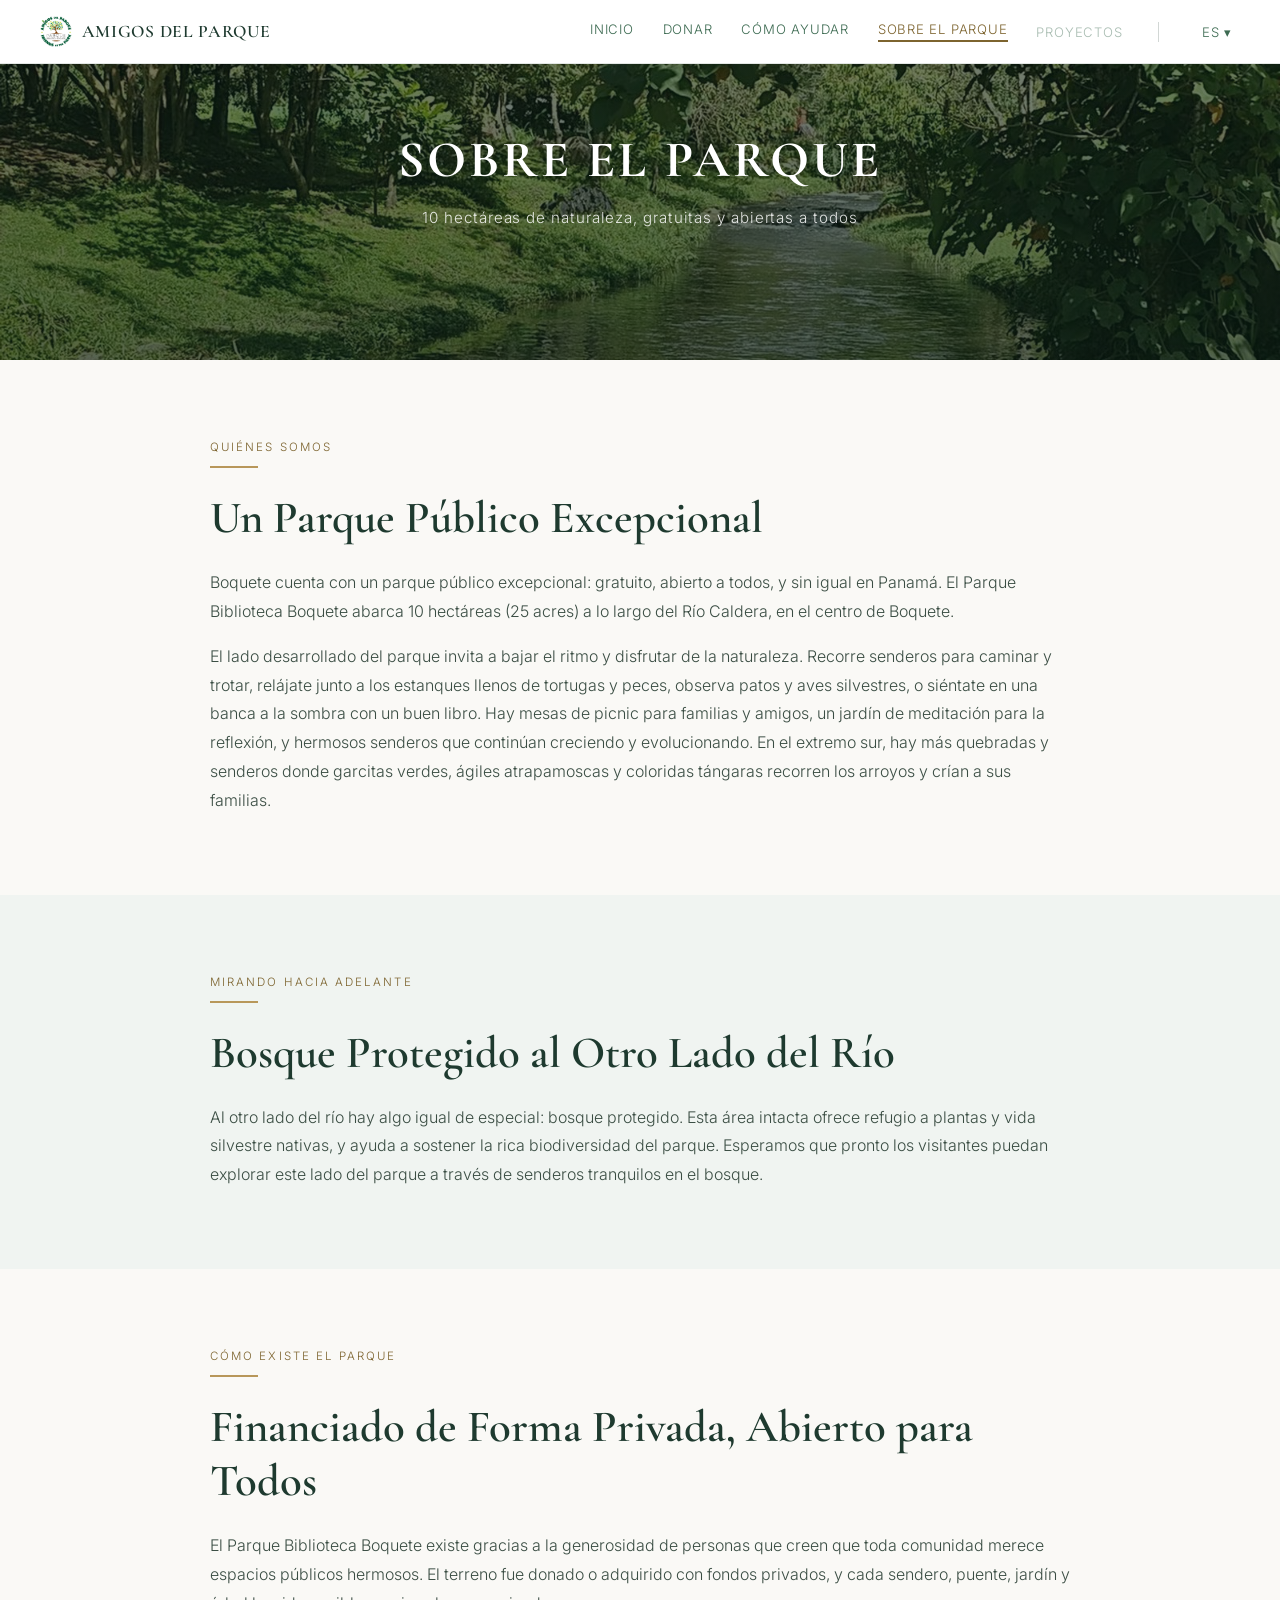
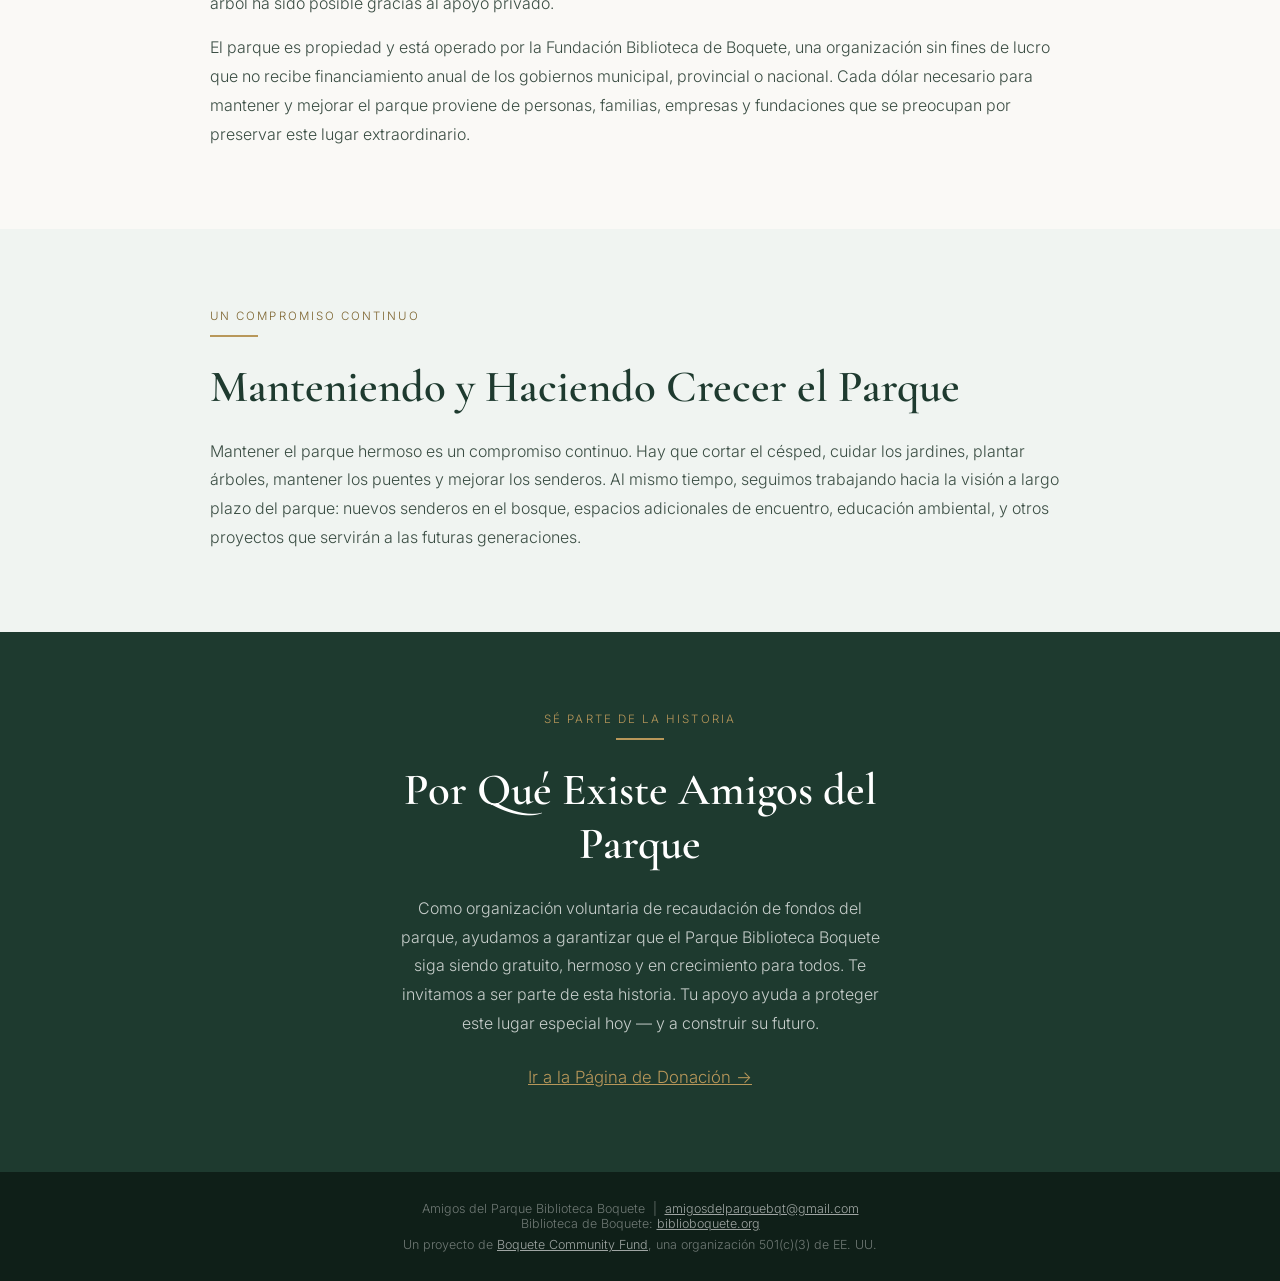
==== about-es.html @ 1f007cac "Create about-es.html" ====
<!DOCTYPE html>
<html lang="es">
<head>
  <meta charset="UTF-8" />
  <meta name="viewport" content="width=device-width, initial-scale=1.0" />
  <title>Sobre el Parque | Amigos del Parque Biblioteca Boquete</title>
  <meta name="description" content="El Parque Biblioteca Boquete es un parque público gratuito de 10 hectáreas a lo largo del Río Caldera, financiado de forma privada y mantenido por Amigos del Parque." />
  <link href="https://fonts.googleapis.com/css2?family=Cormorant+Garamond:wght@400;600;700&family=Inter:wght@300;400;500&display=swap" rel="stylesheet" />
  <link rel="stylesheet" href="styles.css" />
</head>
<body>

  <!-- NAV -->
  <nav>
    <a class="nav-logo" href="index-es.html"><img src="images/logo.png" alt="" />AMIGOS DEL PARQUE</a>
    <ul class="nav-links">
      <li><a href="index-es.html">Inicio</a></li>
      <li><a href="donate-es.html">Donar</a></li>
      <li><a href="howtohelp-es.html">Cómo Ayudar</a></li>
      <li><a href="about-es.html" class="active">Sobre el Parque</a></li>
      <li><span class="nav-placeholder">Proyectos</span></li>
      <li class="nav-divider"></li>
      <li class="lang-switcher"><details>
        <summary>ES</summary>
        <ul class="lang-menu">
          <li><a href="about-es.html" class="lang-current">ES</a></li>
          <li><a href="about.html">EN</a></li>
        </ul>
      </details></li>
    </ul>
  </nav>

  <!-- PAGE HEADER -->
  <section class="page-header">
    <div class="page-header-content">
      <h1>Sobre el Parque</h1>
      <p>10 hectáreas de naturaleza, gratuitas y abiertas a todos</p>
    </div>
  </section>

  <!-- OVERVIEW -->
  <section>
    <div class="container">
      <div class="section-label">Quiénes Somos</div>
      <div class="divider"></div>
      <h2>Un Parque Público Excepcional</h2>
      <p>Boquete cuenta con un parque público excepcional: gratuito, abierto a todos, y sin igual en Panamá. El Parque Biblioteca Boquete abarca 10 hectáreas (25 acres) a lo largo del Río Caldera, en el centro de Boquete.</p>
      <p>El lado desarrollado del parque invita a bajar el ritmo y disfrutar de la naturaleza. Recorre senderos para caminar y trotar, relájate junto a los estanques llenos de tortugas y peces, observa patos y aves silvestres, o siéntate en una banca a la sombra con un buen libro. Hay mesas de picnic para familias y amigos, un jardín de meditación para la reflexión, y hermosos senderos que continúan creciendo y evolucionando. En el extremo sur, hay más quebradas y senderos donde garcitas verdes, ágiles atrapamoscas y coloridas tángaras recorren los arroyos y crían a sus familias.</p>
    </div>
  </section>

  <!-- ACROSS THE RIVER -->
  <section class="section-alt">
    <div class="container">
      <div class="section-label">Mirando Hacia Adelante</div>
      <div class="divider"></div>
      <h2>Bosque Protegido al Otro Lado del Río</h2>
      <p>Al otro lado del río hay algo igual de especial: bosque protegido. Esta área intacta ofrece refugio a plantas y vida silvestre nativas, y ayuda a sostener la rica biodiversidad del parque. Esperamos que pronto los visitantes puedan explorar este lado del parque a través de senderos tranquilos en el bosque.</p>
    </div>
  </section>

  <!-- OWNERSHIP & FUNDING -->
  <section>
    <div class="container">
      <div class="section-label">Cómo Existe el Parque</div>
      <div class="divider"></div>
      <h2>Financiado de Forma Privada, Abierto para Todos</h2>
      <p>El Parque Biblioteca Boquete existe gracias a la generosidad de personas que creen que toda comunidad merece espacios públicos hermosos. El terreno fue donado o adquirido con fondos privados, y cada sendero, puente, jardín y árbol ha sido posible gracias al apoyo privado.</p>
      <p>El parque es propiedad y está operado por la Fundación Biblioteca de Boquete, una organización sin fines de lucro que no recibe financiamiento anual de los gobiernos municipal, provincial o nacional. Cada dólar necesario para mantener y mejorar el parque proviene de personas, familias, empresas y fundaciones que se preocupan por preservar este lugar extraordinario.</p>
    </div>
  </section>

  <!-- ONGOING COMMITMENT -->
  <section class="section-alt">
    <div class="container">
      <div class="section-label">Un Compromiso Continuo</div>
      <div class="divider"></div>
      <h2>Manteniendo y Haciendo Crecer el Parque</h2>
      <p>Mantener el parque hermoso es un compromiso continuo. Hay que cortar el césped, cuidar los jardines, plantar árboles, mantener los puentes y mejorar los senderos. Al mismo tiempo, seguimos trabajando hacia la visión a largo plazo del parque: nuevos senderos en el bosque, espacios adicionales de encuentro, educación ambiental, y otros proyectos que servirán a las futuras generaciones.</p>
    </div>
  </section>

  <!-- CTA -->
  <section class="cta-band">
    <div class="cta-inner">
      <div class="section-label" style="color:var(--gold)">Sé Parte de la Historia</div>
      <div class="divider" style="margin:0.75rem auto 1.5rem"></div>
      <h2>Por Qué Existe Amigos del Parque</h2>
      <p style="margin-top:1rem">Como organización voluntaria de recaudación de fondos del parque, ayudamos a garantizar que el Parque Biblioteca Boquete siga siendo gratuito, hermoso y en crecimiento para todos. Te invitamos a ser parte de esta historia. Tu apoyo ayuda a proteger este lugar especial hoy — y a construir su futuro.</p>
      <p style="margin-top:1.5rem">
        <a href="donate-es.html" class="email">Ir a la Página de Donación →</a>
      </p>
    </div>
  </section>

  <!-- FOOTER -->
  <footer>
    Amigos del Parque Biblioteca Boquete &nbsp;|&nbsp; <a href="mailto:amigosdelparquebqt@gmail.com">amigosdelparquebqt@gmail.com</a><br>
    Biblioteca de Boquete: <a href="https://www.biblioboquete.org/" target="_blank" rel="noopener noreferrer">biblioboquete.org</a>
    <div class="sponsor-line">Un proyecto de <a href="https://boquetecommunityfund.github.io" target="_blank" rel="noopener noreferrer">Boquete Community Fund</a>, una organización 501(c)(3) de EE. UU.</div>
  </footer>

  <script src="nav-scroll.js"></script>
</body>
</html>
---- styles.css ----
*, *::before, *::after { box-sizing: border-box; margin: 0; padding: 0; }

:root {
  --forest:   #1e3a2f;
  --moss:     #3d6b52;
  --mist:     #f0f4f1;
  --stone:    #6b7b72;
  --cream:    #faf9f6;
  --gold:     #b8975a;
  --gold-text: #7d642f;
  --white:    #ffffff;
}

html { scroll-behavior: smooth; }

body {
  font-family: 'Inter', sans-serif;
  font-weight: 300;
  color: var(--forest);
  background: var(--cream);
}

/* ── NAV ── */
nav {
  position: fixed; top: 0; left: 0; right: 0; z-index: 100;
  display: flex; align-items: center; justify-content: space-between;
  padding: 0 2.5rem;
  height: 64px;
  background: #ffffff;
  border-bottom: 1px solid rgba(30, 58, 47, 0.12);
}
.nav-logo {
  display: flex; align-items: center; gap: 0.6rem;
  font-family: 'Cormorant Garamond', serif;
  font-size: 1.1rem; font-weight: 600;
  color: var(--forest); letter-spacing: 0.04em;
  text-decoration: none;
  white-space: nowrap;
}
.nav-logo img { height: 32px; width: 32px; object-fit: contain; }
.nav-links { display: flex; align-items: center; gap: 1.8rem; list-style: none; flex-wrap: wrap; justify-content: flex-end; }
.nav-links li { display: flex; align-items: center; }
.nav-links a {
  position: relative;
  color: var(--moss);
  text-decoration: none; font-size: 0.82rem;
  letter-spacing: 0.06em; text-transform: uppercase;
  padding-bottom: 0.35rem;
  transition: color 0.2s;
}
.nav-links a::after {
  content: ''; position: absolute; left: 0; right: 0; bottom: 0;
  height: 2px; background: var(--gold-text);
  transform: scaleX(0); transform-origin: left;
  transition: transform 0.2s;
}
.nav-links a:hover { color: var(--gold-text); }
.nav-links a:hover::after, .nav-links a.active::after { transform: scaleX(1); }
.nav-links a.active { color: var(--gold-text); }
.nav-divider { width: 1px; height: 20px; background: rgba(30, 58, 47, 0.2); margin: 0 0.4rem; }
.nav-placeholder {
  color: rgba(61, 107, 82, 0.45);
  font-size: 0.82rem; letter-spacing: 0.06em; text-transform: uppercase;
  cursor: default; user-select: none;
}

/* ── LANGUAGE SWITCHER ── */
.lang-switcher { position: relative; }
.lang-switcher summary {
  list-style: none; cursor: pointer;
  color: var(--moss);
  font-size: 0.82rem; letter-spacing: 0.06em; text-transform: uppercase;
  padding: 0.3rem 0.5rem;
}
.lang-switcher summary::-webkit-details-marker { display: none; }
.lang-switcher summary::after { content: ' \25BE'; }
.lang-switcher[open] summary { color: var(--gold-text); }
.lang-menu {
  list-style: none; position: absolute; top: 100%; right: 0; margin-top: 0.5rem;
  background: var(--white); min-width: 90px;
  box-shadow: 0 6px 16px rgba(0,0,0,0.15); z-index: 200;
}
.lang-menu li + li { border-top: 1px solid rgba(30,58,47,0.08); }
.lang-menu a {
  display: block; padding: 0.6rem 1rem;
  color: var(--forest); text-decoration: none;
  font-size: 0.8rem; text-transform: uppercase; letter-spacing: 0.06em;
}
.lang-menu a.lang-current { background: var(--mist); color: var(--forest); }
.lang-menu a:not(.lang-current):hover { background: var(--mist); color: var(--forest); }

/* ── HERO (home page, full height) ── */
.hero {
  position: relative; height: 58vh; min-height: 400px;
  display: flex; align-items: center; justify-content: center;
  text-align: center;
  background: url('images/hero-pond.jpg') center/cover no-repeat;
}
.hero::after {
  content: ''; position: absolute; inset: 0;
  background: linear-gradient(to bottom, rgba(10,30,20,0.45) 0%, rgba(10,30,20,0.62) 100%);
}
.hero-content { position: relative; z-index: 1; padding: 0 1.5rem; }
.hero-content h1 {
  font-family: 'Cormorant Garamond', serif;
  font-size: clamp(2.4rem, 6vw, 4.6rem);
  font-weight: 700; color: var(--white);
  letter-spacing: 0.06em; line-height: 1.15;
  text-transform: uppercase;
}
.hero-content .subtitle {
  margin-top: 0.6rem;
  font-family: 'Cormorant Garamond', serif;
  font-size: clamp(1.1rem, 2.5vw, 1.5rem);
  color: rgba(255,255,255,0.9);
  letter-spacing: 0.04em;
}
.hero-content p.tagline {
  margin-top: 1.2rem;
  font-size: clamp(0.9rem, 1.8vw, 1.05rem);
  color: rgba(255,255,255,0.88);
  letter-spacing: 0.1em; text-transform: uppercase;
  font-weight: 300;
}
.hero-cta {
  display: inline-block; margin-top: 2.2rem;
  padding: 0.75rem 2rem;
  border: 1px solid var(--gold); color: var(--gold);
  text-decoration: none; font-size: 0.8rem;
  letter-spacing: 0.12em; text-transform: uppercase;
  transition: background 0.2s, color 0.2s;
}
.hero-cta:hover { background: var(--gold); color: var(--forest); }

.scroll-cue {
  position: absolute; bottom: 1.8rem; left: 50%; transform: translateX(-50%);
  color: rgba(255,255,255,0.75); font-size: 1.6rem; z-index: 1;
  animation: scrollBounce 2s ease-in-out infinite;
  text-decoration: none;
}
@keyframes scrollBounce {
  0%, 100% { transform: translateX(-50%) translateY(0); }
  50% { transform: translateX(-50%) translateY(8px); }
}

/* ── PAGE HEADER (sub-pages, shorter banner) ── */
.page-header {
  position: relative; height: 40vh; min-height: 260px;
  display: flex; align-items: center; justify-content: center;
  text-align: center;
  background: url('images/page-header-park.jpg') center/cover no-repeat;
}
.page-header::after {
  content: ''; position: absolute; inset: 0;
  background: linear-gradient(to bottom, rgba(10,30,20,0.55) 0%, rgba(10,30,20,0.68) 100%);
}
.page-header-content { position: relative; z-index: 1; padding: 0 1.5rem; }
.page-header h1 {
  font-family: 'Cormorant Garamond', serif;
  font-size: clamp(2rem, 5vw, 3.2rem);
  font-weight: 700; color: var(--white);
  letter-spacing: 0.06em; text-transform: uppercase;
}
.page-header p {
  margin-top: 0.8rem;
  color: rgba(255,255,255,0.85);
  font-size: 0.95rem; letter-spacing: 0.06em;
}

/* ── SECTIONS ── */
section { padding: 5rem 1.5rem; }
.container { max-width: 860px; margin: 0 auto; }
.container.wide { max-width: 1040px; }

/* ── LOGO ── */
.logo-section { padding: 4rem 1.5rem 3rem; text-align: center; scroll-margin-top: 64px; }
.logo-section img { width: 220px; height: 220px; object-fit: contain; }

/* ── MISSION SPLIT (text + photo side by side) ── */
.mission-split {
  padding: 0;
  display: grid;
  grid-template-columns: 1fr 1fr;
  align-items: stretch;
}
.mission-text { padding: 4rem 3rem; }
.mission-photo { min-height: 480px; }
.mission-photo img { width: 100%; height: 100%; object-fit: cover; display: block; }
@media (max-width: 800px) {
  .mission-split { grid-template-columns: 1fr; }
  .mission-photo { min-height: 320px; }
  .mission-text { padding: 3rem 1.5rem; }
}

.section-label {
  font-size: 0.72rem; letter-spacing: 0.18em;
  text-transform: uppercase; color: var(--gold-text);
  margin-bottom: 0.75rem;
}
h2 {
  font-family: 'Cormorant Garamond', serif;
  font-size: clamp(1.8rem, 4vw, 2.8rem);
  font-weight: 600; line-height: 1.2;
  color: var(--forest); margin-bottom: 1.4rem;
}
h3 {
  font-family: 'Cormorant Garamond', serif;
  font-size: clamp(1.25rem, 2.5vw, 1.6rem);
  font-weight: 600; color: var(--forest);
  margin-bottom: 0.6rem;
}
p { line-height: 1.8; color: #3a4d43; font-size: 1rem; }
p + p { margin-top: 1rem; }
a { color: var(--moss); }
.divider {
  width: 48px; height: 2px;
  background: var(--gold); margin-bottom: 1.5rem;
}

/* ── CARD GRID (ways we help / ways to give) ── */
.card-grid {
  display: grid;
  grid-template-columns: repeat(auto-fit, minmax(230px, 1fr));
  gap: 1.6rem; margin-top: 1.5rem;
}
.card {
  padding: 1.6rem 1.6rem 1.8rem;
  background: var(--mist);
  border-top: 2px solid var(--gold);
}
.card h3 { margin-bottom: 0.5rem; }
.card p { font-size: 0.92rem; }

/* ── TIERED GIVING GRID ── */
.give-grid {
  display: grid;
  grid-template-columns: repeat(auto-fit, minmax(260px, 1fr));
  gap: 1.6rem; margin-top: 1.5rem;
}
.give-card {
  padding: 1.6rem;
  background: var(--white);
  border: 1px solid rgba(30,58,47,0.08);
  border-radius: 2px;
}
.give-card .amount {
  font-family: 'Cormorant Garamond', serif;
  font-size: 1.4rem; font-weight: 600;
  color: var(--gold-text); margin-bottom: 0.4rem;
}
.give-card p { font-size: 0.9rem; }

/* ── DONATE METHODS ── */
.method-row {
  display: flex; flex-wrap: wrap; gap: 1rem;
  margin-top: 1.5rem;
}
.method-btn {
  flex: 1; min-width: 180px;
  text-align: center;
  padding: 1.1rem 1rem;
  background: var(--forest); color: var(--white);
  text-decoration: none;
  font-size: 0.82rem; letter-spacing: 0.1em; text-transform: uppercase;
  transition: background 0.2s;
}
.method-btn:hover { background: var(--moss); }
.method-btn.gold { background: var(--gold); color: var(--forest); }
.method-btn.gold:hover { background: #a3844c; }

.bank-box {
  margin-top: 1.5rem;
  padding: 1.4rem 1.6rem;
  background: var(--mist); border-left: 3px solid var(--gold);
  font-size: 0.92rem; color: var(--forest);
}
.bank-box .label { color: var(--stone); font-size: 0.78rem; letter-spacing: 0.06em; text-transform: uppercase; }

.note-box {
  margin-top: 1.2rem;
  padding: 1rem 1.3rem;
  background: rgba(184,151,90,0.1); border-left: 3px solid var(--gold);
  font-size: 0.88rem; color: #4a4030;
}

.ein-badge {
  display: inline-block; margin-top: 1.4rem;
  padding: 0.5rem 1rem;
  background: var(--mist); border-left: 3px solid var(--gold);
  font-size: 0.85rem; color: var(--stone);
}
.ein-badge strong { color: var(--forest); }

/* alt background sections */
.section-alt { background: var(--mist); }

/* ── CONTACT / CTA BAND ── */
.cta-band { background: var(--forest); text-align: center; }
.cta-band h2 { color: var(--white); }
.cta-band p { color: rgba(255,255,255,0.75); }
.cta-band a.email { color: var(--gold); font-size: 1.05rem; }
.cta-inner { max-width: 500px; margin: 0 auto; }

/* ── FOOTER ── */
footer {
  background: #0f1f18; text-align: center;
  padding: 1.8rem 1.5rem; font-size: 0.78rem;
  color: rgba(255,255,255,0.4);
}
footer a { color: rgba(255,255,255,0.6); }
footer .sponsor-line { margin-top: 0.4rem; }

@media (max-width: 620px) {
  nav { flex-direction: column; height: auto; padding: 0.8rem 1.2rem; gap: 0.6rem; }
  .nav-links { gap: 1rem; justify-content: center; }
}
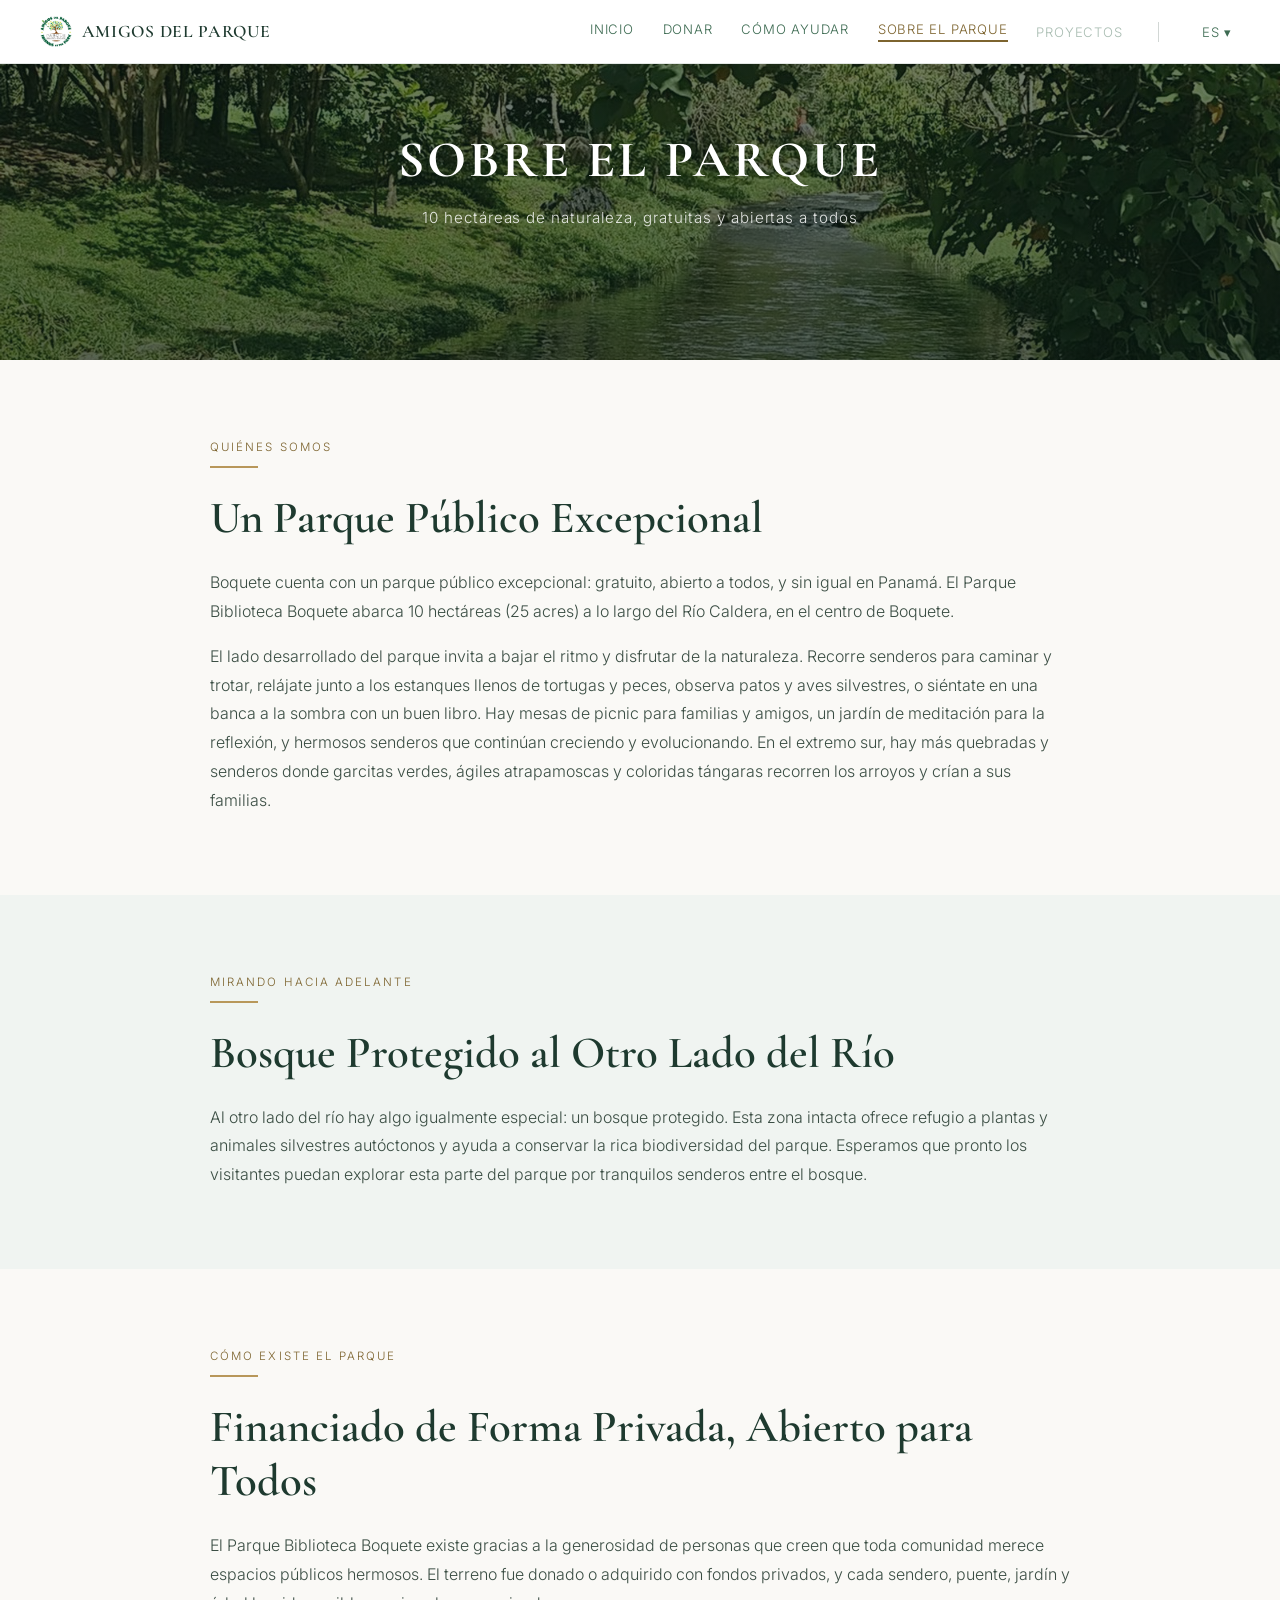
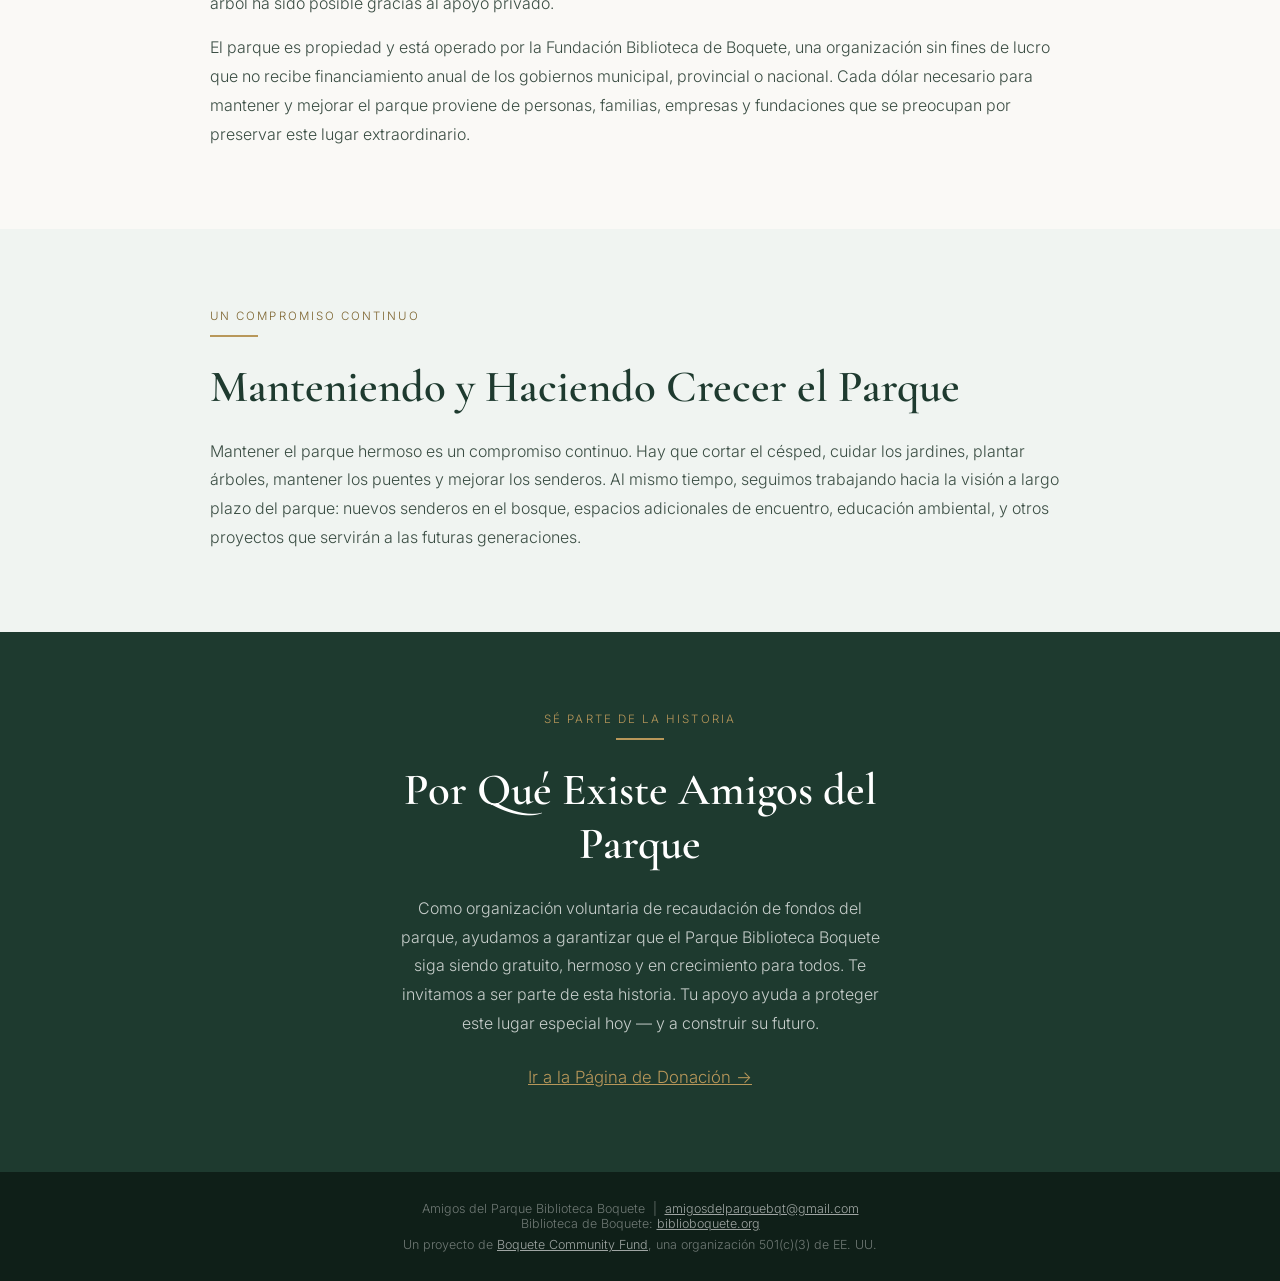
==== commit ed0b6424: "Update about-es.html" ====
--- a/about-es.html
+++ b/about-es.html
@@ -55,8 +55,7 @@
       <div class="section-label">Mirando Hacia Adelante</div>
       <div class="divider"></div>
       <h2>Bosque Protegido al Otro Lado del Río</h2>
-      <p>Al otro lado del río hay algo igual de especial: bosque protegido. Esta área intacta ofrece refugio a plantas y vida silvestre nativas, y ayuda a sostener la rica biodiversidad del parque. Esperamos que pronto los visitantes puedan explorar este lado del parque a través de senderos tranquilos en el bosque.</p>
-    </div>
+      <p>Al otro lado del río hay algo igualmente especial: un bosque protegido. Esta zona intacta ofrece refugio a plantas y animales silvestres autóctonos y ayuda a conservar la rica biodiversidad del parque. Esperamos que pronto los visitantes puedan explorar esta parte del parque por tranquilos senderos entre el bosque.</div>
   </section>
 
   <!-- OWNERSHIP & FUNDING -->
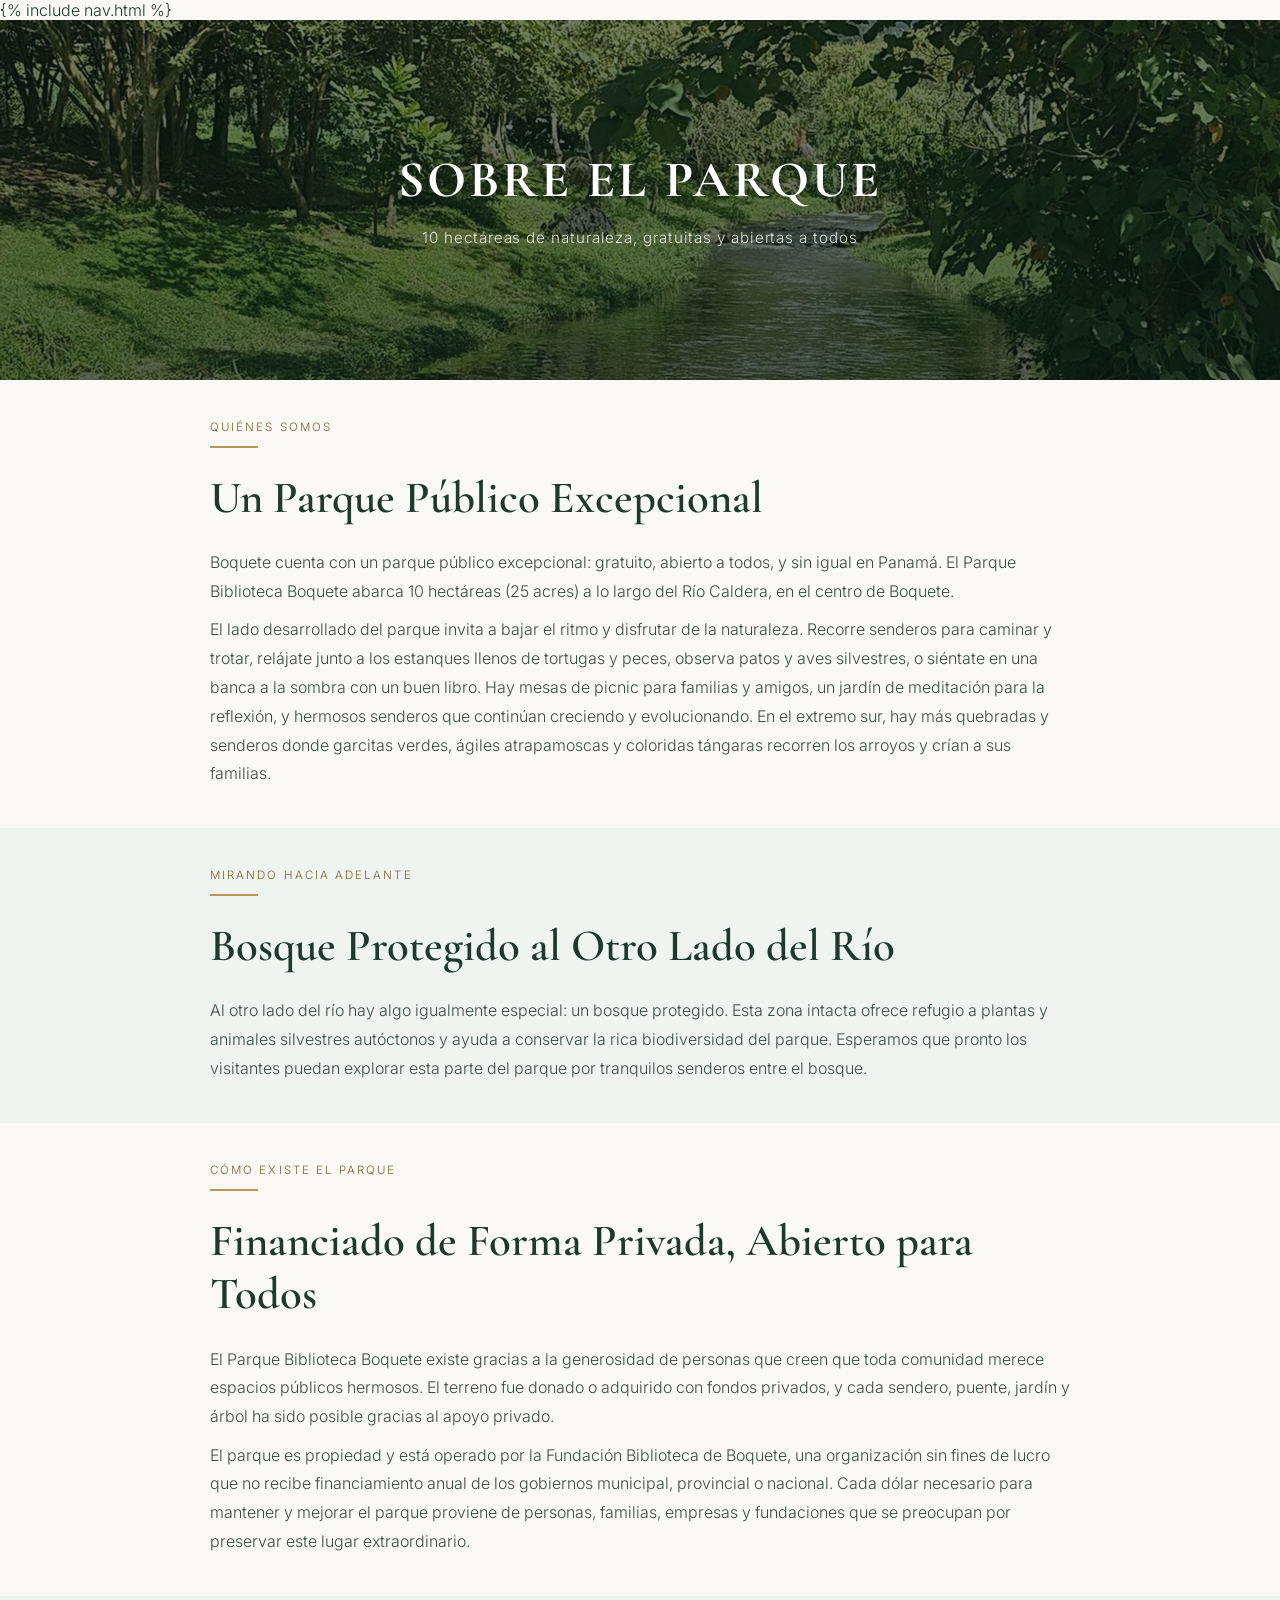
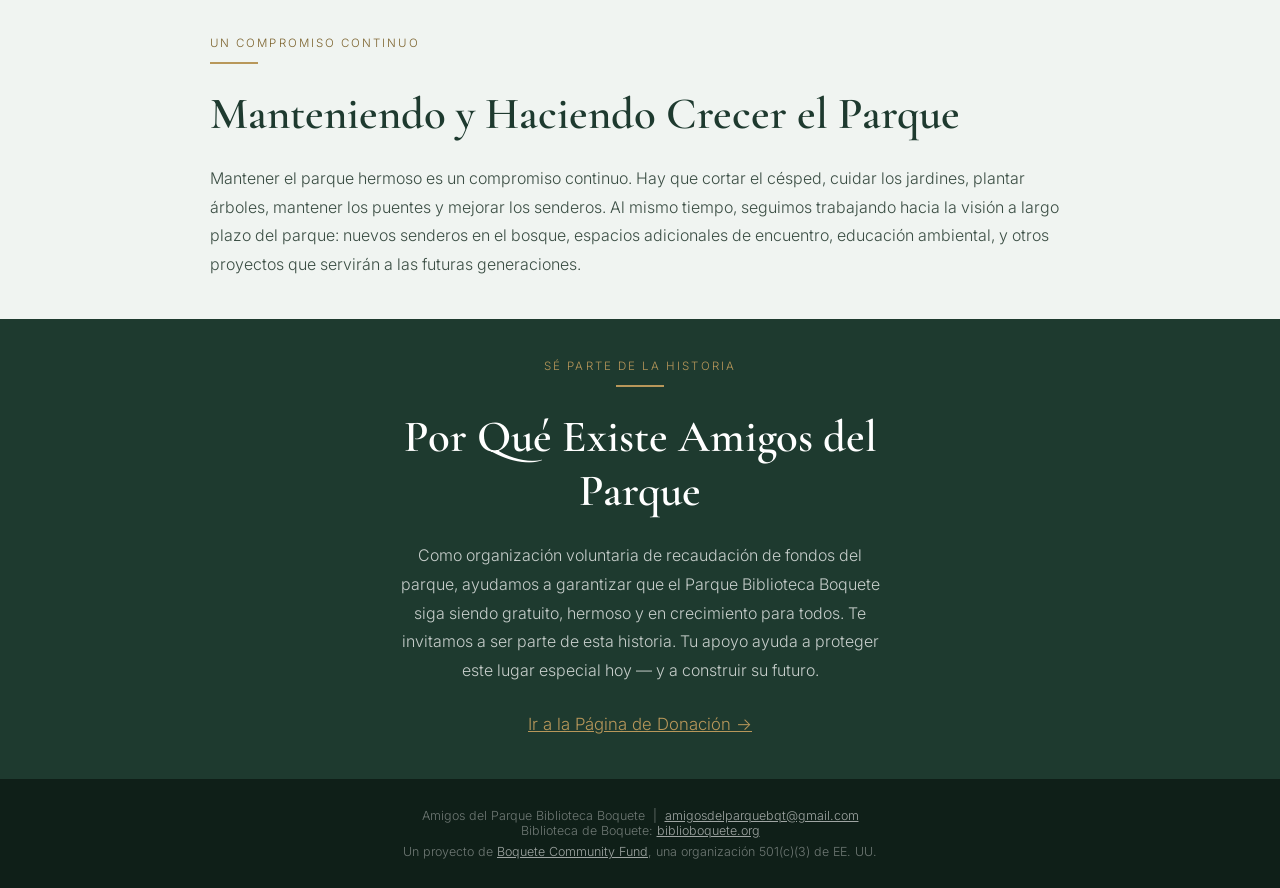
==== commit 58604932: "Update about-es.html" ====
--- a/about-es.html
+++ b/about-es.html
@@ -10,25 +10,7 @@
 </head>
 <body>
 
-  <!-- NAV -->
-  <nav>
-    <a class="nav-logo" href="index-es.html"><img src="images/logo.png" alt="" />AMIGOS DEL PARQUE</a>
-    <ul class="nav-links">
-      <li><a href="index-es.html">Inicio</a></li>
-      <li><a href="donate-es.html">Donar</a></li>
-      <li><a href="howtohelp-es.html">Cómo Ayudar</a></li>
-      <li><a href="about-es.html" class="active">Sobre el Parque</a></li>
-      <li><span class="nav-placeholder">Proyectos</span></li>
-      <li class="nav-divider"></li>
-      <li class="lang-switcher"><details>
-        <summary>ES</summary>
-        <ul class="lang-menu">
-          <li><a href="about-es.html" class="lang-current">ES</a></li>
-          <li><a href="about.html">EN</a></li>
-        </ul>
-      </details></li>
-    </ul>
-  </nav>
+  {% include nav.html %}
 
   <!-- PAGE HEADER -->
   <section class="page-header">
--- a/styles.css
+++ b/styles.css
@@ -168,7 +168,7 @@
 }
 
 /* ── SECTIONS ── */
-section { padding: 5rem 1.5rem; }
+section { padding: 2.5rem 1.5rem; }
 .container { max-width: 860px; margin: 0 auto; }
 .container.wide { max-width: 1040px; }
 
@@ -210,7 +210,7 @@
   margin-bottom: 0.6rem;
 }
 p { line-height: 1.8; color: #3a4d43; font-size: 1rem; }
-p + p { margin-top: 1rem; }
+p + p { margin-top: 0.6rem; }
 a { color: var(--moss); }
 .divider {
   width: 48px; height: 2px;
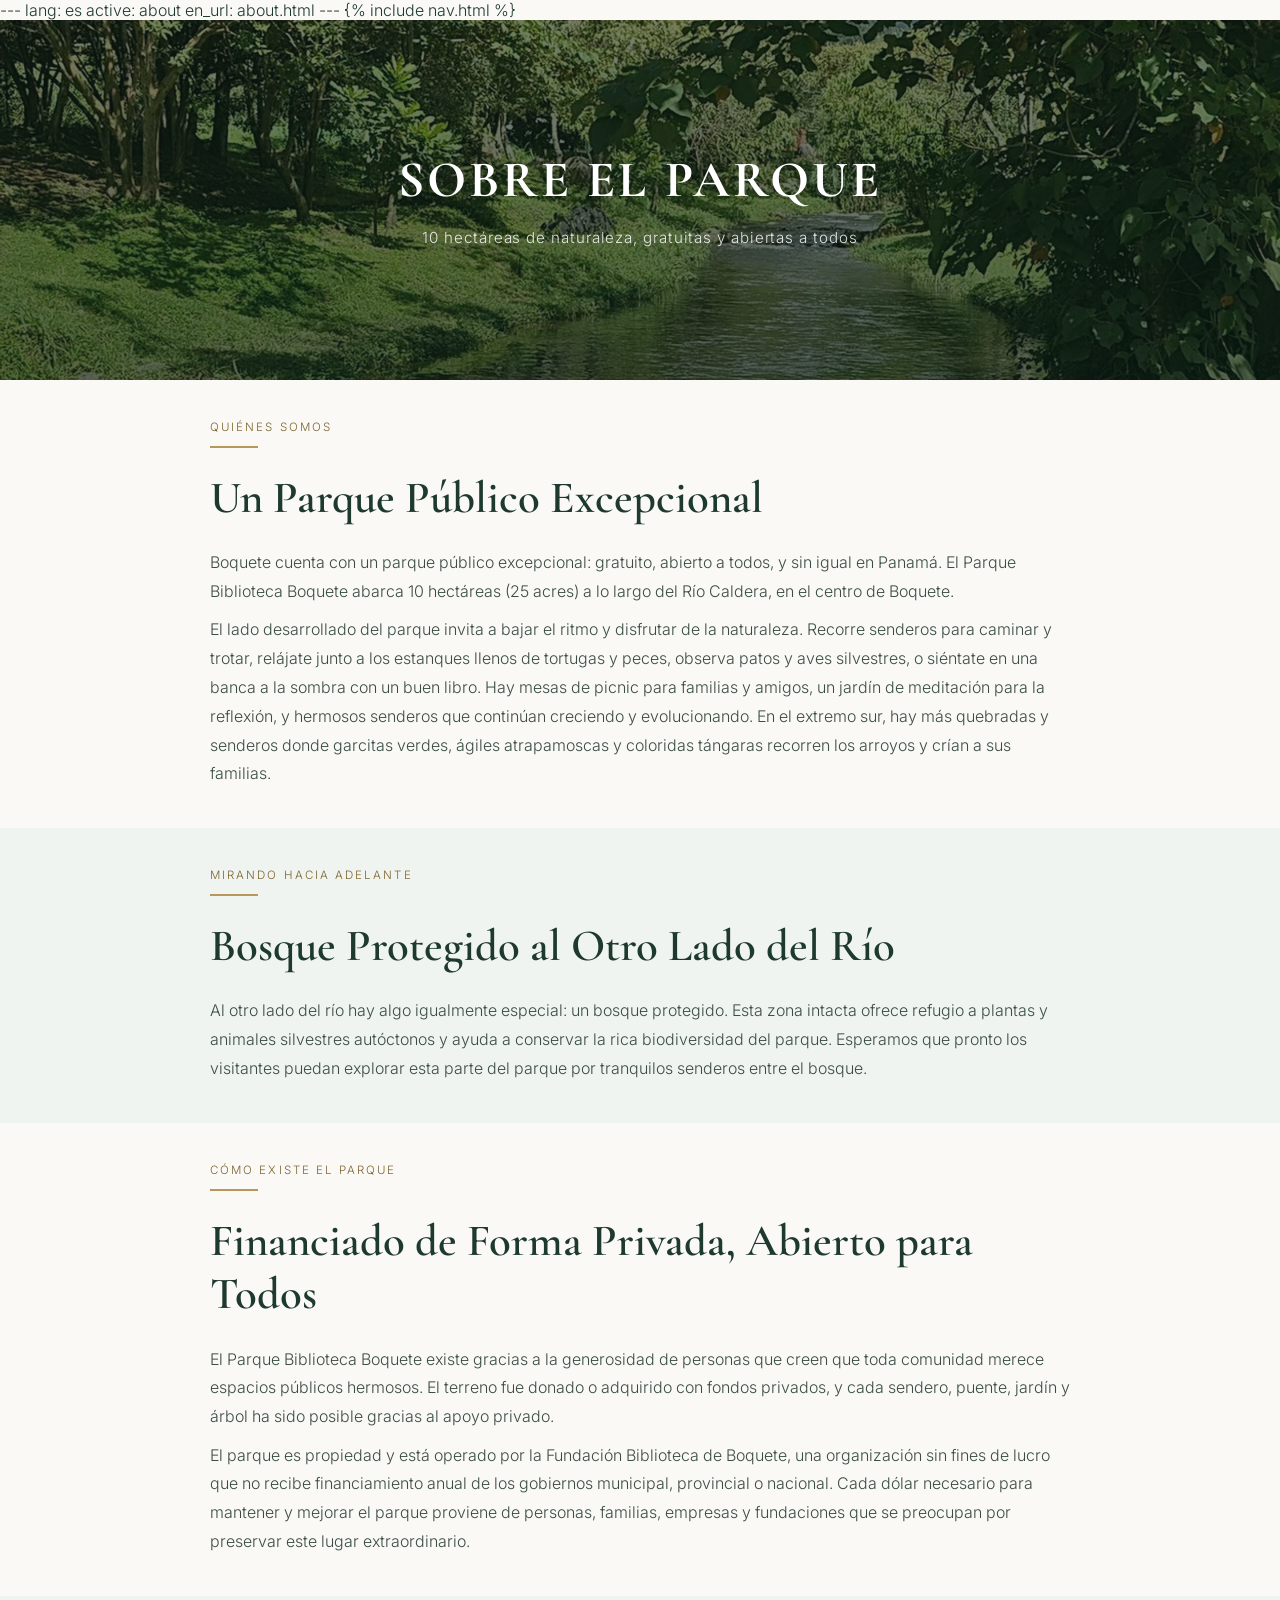
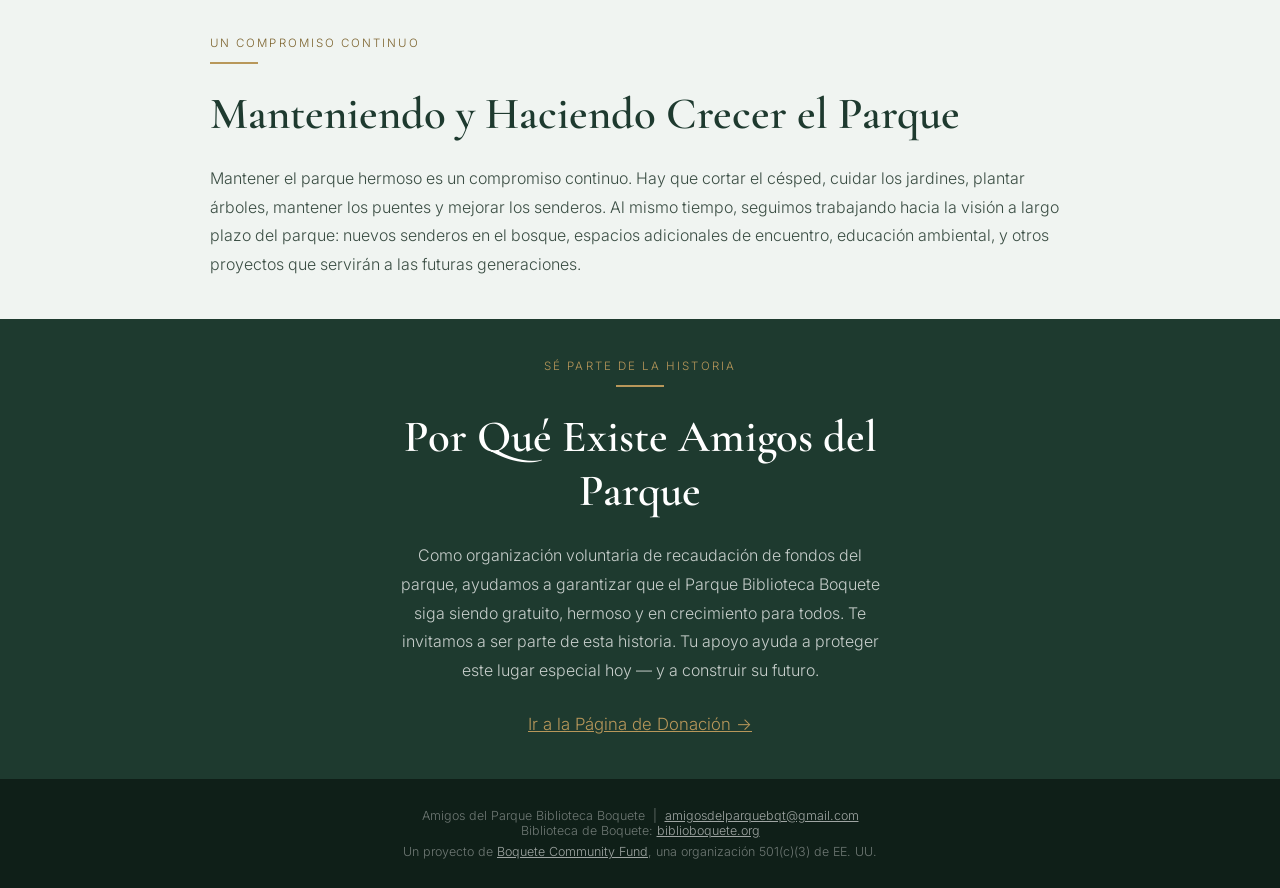
==== commit 27e204df: "Update about-es.html" ====
--- a/about-es.html
+++ b/about-es.html
@@ -1,3 +1,8 @@
+---
+lang: es
+active: about
+en_url: about.html
+---
 <!DOCTYPE html>
 <html lang="es">
 <head>
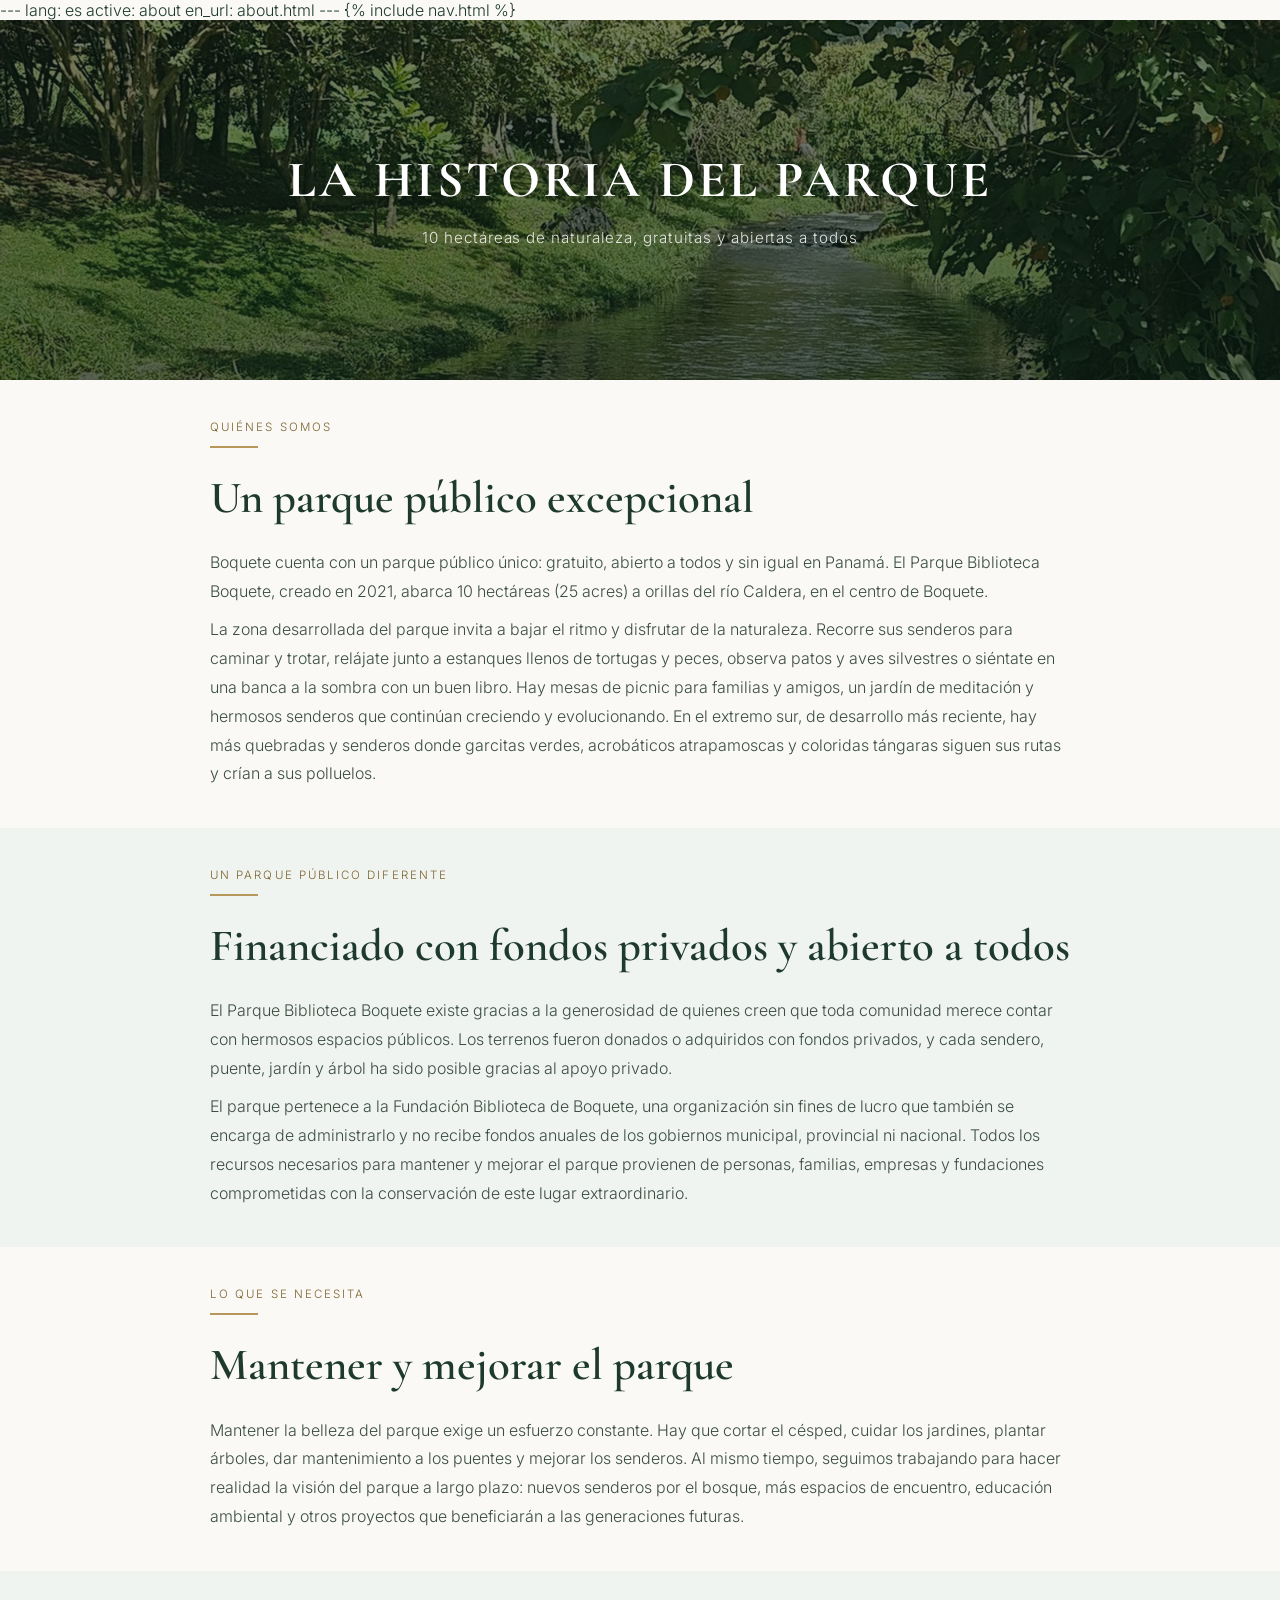
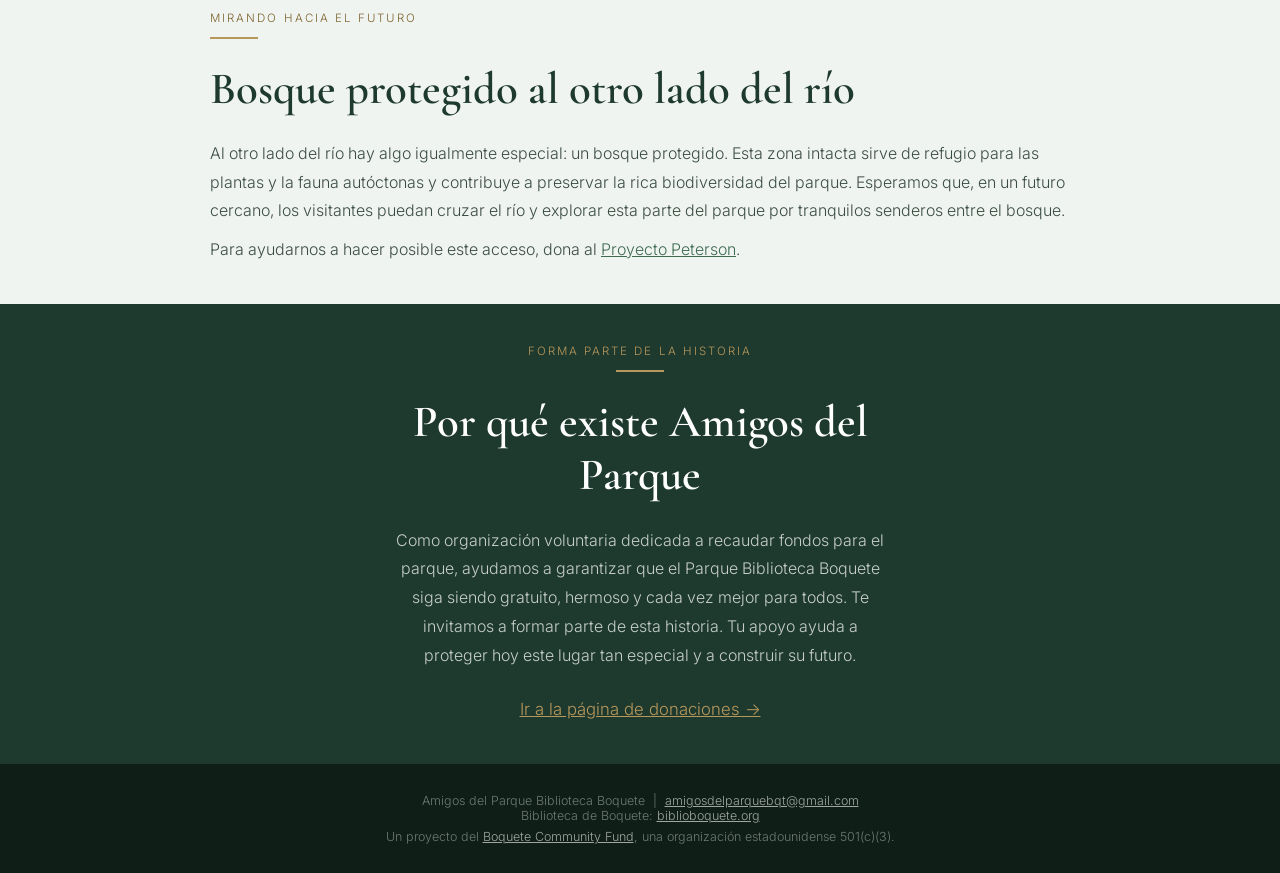
==== commit f03d439d: "Update about-es.html" ====
--- a/about-es.html
+++ b/about-es.html
@@ -8,8 +8,8 @@
 <head>
   <meta charset="UTF-8" />
   <meta name="viewport" content="width=device-width, initial-scale=1.0" />
-  <title>Sobre el Parque | Amigos del Parque Biblioteca Boquete</title>
-  <meta name="description" content="El Parque Biblioteca Boquete es un parque público gratuito de 10 hectáreas a lo largo del Río Caldera, financiado de forma privada y mantenido por Amigos del Parque." />
+  <title>Acerca del parque | Amigos del Parque Biblioteca Boquete</title>
+  <meta name="description" content="El Parque Biblioteca Boquete es un parque público gratuito de 10 hectáreas a orillas del río Caldera, financiado y mantenido con fondos privados." />
   <link href="https://fonts.googleapis.com/css2?family=Cormorant+Garamond:wght@400;600;700&family=Inter:wght@300;400;500&display=swap" rel="stylesheet" />
   <link rel="stylesheet" href="styles.css" />
 </head>
@@ -17,73 +17,77 @@
 
   {% include nav.html %}
 
-  <!-- PAGE HEADER -->
+  <!-- ENCABEZADO DE LA PÁGINA -->
   <section class="page-header">
     <div class="page-header-content">
-      <h1>Sobre el Parque</h1>
+      <h1>La historia del parque</h1>
       <p>10 hectáreas de naturaleza, gratuitas y abiertas a todos</p>
     </div>
   </section>
 
-  <!-- OVERVIEW -->
+  <!-- DESCRIPCIÓN GENERAL -->
   <section>
     <div class="container">
-      <div class="section-label">Quiénes Somos</div>
+      <div class="section-label">Quiénes somos</div>
       <div class="divider"></div>
-      <h2>Un Parque Público Excepcional</h2>
-      <p>Boquete cuenta con un parque público excepcional: gratuito, abierto a todos, y sin igual en Panamá. El Parque Biblioteca Boquete abarca 10 hectáreas (25 acres) a lo largo del Río Caldera, en el centro de Boquete.</p>
-      <p>El lado desarrollado del parque invita a bajar el ritmo y disfrutar de la naturaleza. Recorre senderos para caminar y trotar, relájate junto a los estanques llenos de tortugas y peces, observa patos y aves silvestres, o siéntate en una banca a la sombra con un buen libro. Hay mesas de picnic para familias y amigos, un jardín de meditación para la reflexión, y hermosos senderos que continúan creciendo y evolucionando. En el extremo sur, hay más quebradas y senderos donde garcitas verdes, ágiles atrapamoscas y coloridas tángaras recorren los arroyos y crían a sus familias.</p>
+      <h2>Un parque público excepcional</h2>
+      <p>Boquete cuenta con un parque público único: gratuito, abierto a todos y sin igual en Panamá. El Parque Biblioteca Boquete, creado en 2021, abarca 10 hectáreas (25 acres) a orillas del río Caldera, en el centro de Boquete.</p>
+      <p>La zona desarrollada del parque invita a bajar el ritmo y disfrutar de la naturaleza. Recorre sus senderos para caminar y trotar, relájate junto a estanques llenos de tortugas y peces, observa patos y aves silvestres o siéntate en una banca a la sombra con un buen libro. Hay mesas de picnic para familias y amigos, un jardín de meditación y hermosos senderos que continúan creciendo y evolucionando. En el extremo sur, de desarrollo más reciente, hay más quebradas y senderos donde garcitas verdes, acrobáticos atrapamoscas y coloridas tángaras siguen sus rutas y crían a sus polluelos.</p>
     </div>
   </section>
 
-  <!-- ACROSS THE RIVER -->
+  <!-- PROPIEDAD Y FINANCIAMIENTO -->
   <section class="section-alt">
     <div class="container">
-      <div class="section-label">Mirando Hacia Adelante</div>
+      <div class="section-label">Un parque público diferente</div>
       <div class="divider"></div>
-      <h2>Bosque Protegido al Otro Lado del Río</h2>
-      <p>Al otro lado del río hay algo igualmente especial: un bosque protegido. Esta zona intacta ofrece refugio a plantas y animales silvestres autóctonos y ayuda a conservar la rica biodiversidad del parque. Esperamos que pronto los visitantes puedan explorar esta parte del parque por tranquilos senderos entre el bosque.</div>
-  </section>
-
-  <!-- OWNERSHIP & FUNDING -->
-  <section>
-    <div class="container">
-      <div class="section-label">Cómo Existe el Parque</div>
-      <div class="divider"></div>
-      <h2>Financiado de Forma Privada, Abierto para Todos</h2>
-      <p>El Parque Biblioteca Boquete existe gracias a la generosidad de personas que creen que toda comunidad merece espacios públicos hermosos. El terreno fue donado o adquirido con fondos privados, y cada sendero, puente, jardín y árbol ha sido posible gracias al apoyo privado.</p>
-      <p>El parque es propiedad y está operado por la Fundación Biblioteca de Boquete, una organización sin fines de lucro que no recibe financiamiento anual de los gobiernos municipal, provincial o nacional. Cada dólar necesario para mantener y mejorar el parque proviene de personas, familias, empresas y fundaciones que se preocupan por preservar este lugar extraordinario.</p>
+      <h2>Financiado con fondos privados y abierto a todos</h2>
+      <p>El Parque Biblioteca Boquete existe gracias a la generosidad de quienes creen que toda comunidad merece contar con hermosos espacios públicos. Los terrenos fueron donados o adquiridos con fondos privados, y cada sendero, puente, jardín y árbol ha sido posible gracias al apoyo privado.</p>
+      <p>El parque pertenece a la Fundación Biblioteca de Boquete, una organización sin fines de lucro que también se encarga de administrarlo y no recibe fondos anuales de los gobiernos municipal, provincial ni nacional. Todos los recursos necesarios para mantener y mejorar el parque provienen de personas, familias, empresas y fundaciones comprometidas con la conservación de este lugar extraordinario.</p>
     </div>
   </section>
 
-  <!-- ONGOING COMMITMENT -->
-  <section class="section-alt">
+  <!-- COMPROMISO CONTINUO -->
+  <section>
     <div class="container">
-      <div class="section-label">Un Compromiso Continuo</div>
+      <div class="section-label">Lo que se necesita</div>
       <div class="divider"></div>
-      <h2>Manteniendo y Haciendo Crecer el Parque</h2>
-      <p>Mantener el parque hermoso es un compromiso continuo. Hay que cortar el césped, cuidar los jardines, plantar árboles, mantener los puentes y mejorar los senderos. Al mismo tiempo, seguimos trabajando hacia la visión a largo plazo del parque: nuevos senderos en el bosque, espacios adicionales de encuentro, educación ambiental, y otros proyectos que servirán a las futuras generaciones.</p>
+      <h2>Mantener y mejorar el parque</h2>
+      <p>Mantener la belleza del parque exige un esfuerzo constante. Hay que cortar el césped, cuidar los jardines, plantar árboles, dar mantenimiento a los puentes y mejorar los senderos. Al mismo tiempo, seguimos trabajando para hacer realidad la visión del parque a largo plazo: nuevos senderos por el bosque, más espacios de encuentro, educación ambiental y otros proyectos que beneficiarán a las generaciones futuras.</p>
     </div>
   </section>
 
-  <!-- CTA -->
+  <!-- AL OTRO LADO DEL RÍO -->
+  <section class="section-alt">
+    <div class="container">
+      <div class="section-label">Mirando hacia el futuro</div>
+      <div class="divider"></div>
+      <h2>Bosque protegido al otro lado del río</h2>
+
+      <p>Al otro lado del río hay algo igualmente especial: un bosque protegido. Esta zona intacta sirve de refugio para las plantas y la fauna autóctonas y contribuye a preservar la rica biodiversidad del parque. Esperamos que, en un futuro cercano, los visitantes puedan cruzar el río y explorar esta parte del parque por tranquilos senderos entre el bosque.</p>
+      <p>Para ayudarnos a hacer posible este acceso, dona al <a href="peterson-project-es.html">Proyecto Peterson</a>.</p>
+
+    </div>
+  </section>
+
+  <!-- LLAMADO A LA ACCIÓN -->
   <section class="cta-band">
     <div class="cta-inner">
-      <div class="section-label" style="color:var(--gold)">Sé Parte de la Historia</div>
+      <div class="section-label" style="color:var(--gold)">Forma parte de la historia</div>
       <div class="divider" style="margin:0.75rem auto 1.5rem"></div>
-      <h2>Por Qué Existe Amigos del Parque</h2>
-      <p style="margin-top:1rem">Como organización voluntaria de recaudación de fondos del parque, ayudamos a garantizar que el Parque Biblioteca Boquete siga siendo gratuito, hermoso y en crecimiento para todos. Te invitamos a ser parte de esta historia. Tu apoyo ayuda a proteger este lugar especial hoy — y a construir su futuro.</p>
+      <h2>Por qué existe Amigos del Parque</h2>
+      <p style="margin-top:1rem">Como organización voluntaria dedicada a recaudar fondos para el parque, ayudamos a garantizar que el Parque Biblioteca Boquete siga siendo gratuito, hermoso y cada vez mejor para todos. Te invitamos a formar parte de esta historia. Tu apoyo ayuda a proteger hoy este lugar tan especial y a construir su futuro.</p>
       <p style="margin-top:1.5rem">
-        <a href="donate-es.html" class="email">Ir a la Página de Donación →</a>
+        <a href="donate-es.html" class="email">Ir a la página de donaciones →</a>
       </p>
     </div>
   </section>
 
-  <!-- FOOTER -->
+  <!-- PIE DE PÁGINA -->
   <footer>
     Amigos del Parque Biblioteca Boquete &nbsp;|&nbsp; <a href="mailto:amigosdelparquebqt@gmail.com">amigosdelparquebqt@gmail.com</a><br>
     Biblioteca de Boquete: <a href="https://www.biblioboquete.org/" target="_blank" rel="noopener noreferrer">biblioboquete.org</a>
-    <div class="sponsor-line">Un proyecto de <a href="https://boquetecommunityfund.github.io" target="_blank" rel="noopener noreferrer">Boquete Community Fund</a>, una organización 501(c)(3) de EE. UU.</div>
+    <div class="sponsor-line">Un proyecto del <a href="https://boquetecommunityfund.github.io" target="_blank" rel="noopener noreferrer">Boquete Community Fund</a>, una organización estadounidense 501(c)(3).</div>
   </footer>
 
   <script src="nav-scroll.js"></script>
